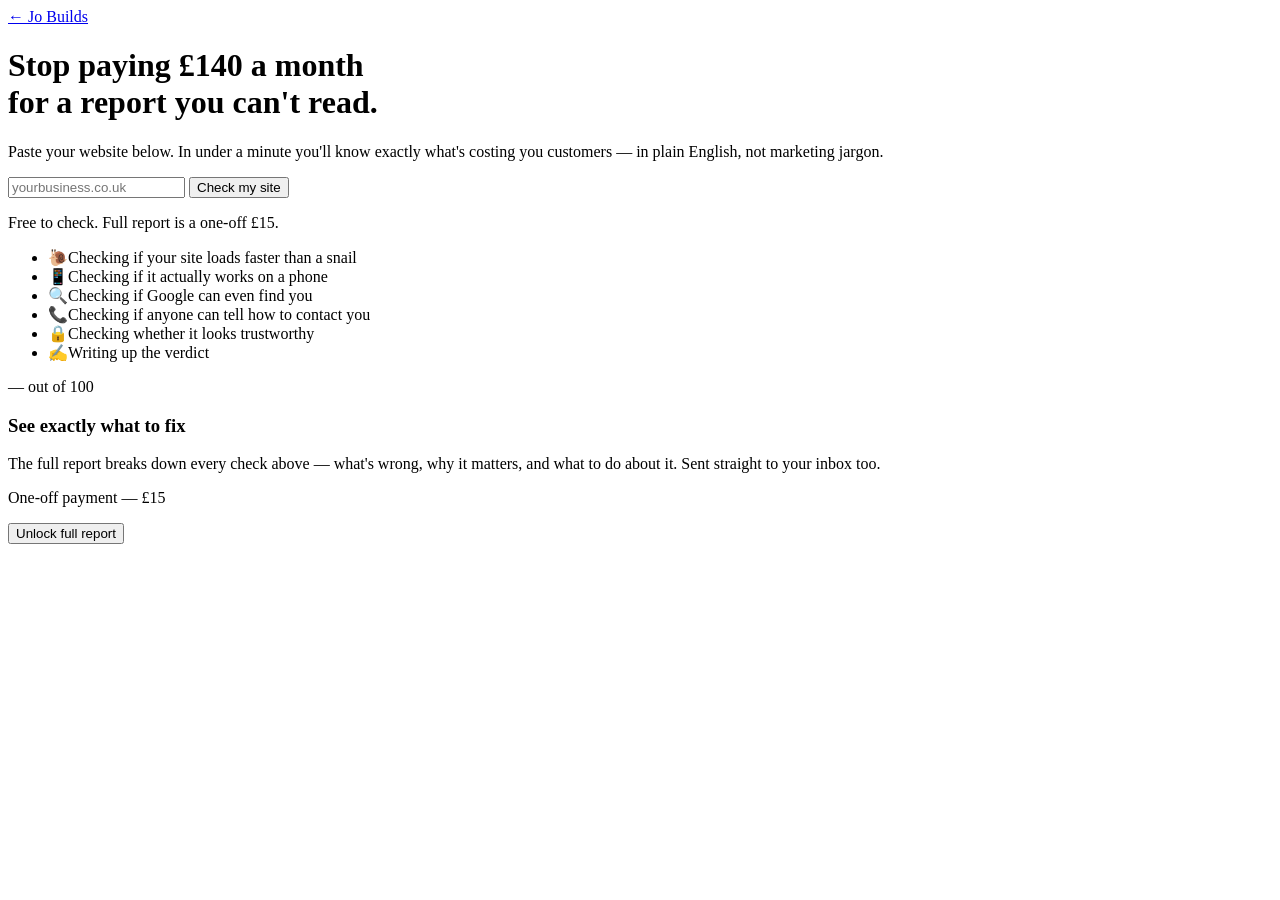
==== website-checkup/index.html @ 6dd8de8a "Rename index (7).html to website-checkup/index.html" ====
<!DOCTYPE html>
<html lang="en">
<head>
<meta charset="UTF-8" />
<meta name="viewport" content="width=device-width, initial-scale=1.0" />
<title>Website Checkup — Jo Builds</title>
<meta name="description" content="Find out what's actually costing you customers on your website. No jargon, no £140/month subscription — just what's broken and how to fix it." />

<link rel="preconnect" href="https://fonts.googleapis.com">
<link rel="preconnect" href="https://fonts.gstatic.com" crossorigin>
<link href="https://fonts.googleapis.com/css2?family=Instrument+Serif:ital@0;1&display=swap" rel="stylesheet">
<link href="https://api.fontshare.com/v2/css?f[]=cabinet-grotesk@400,500,700&display=swap" rel="stylesheet">
<link rel="stylesheet" href="styles.css">
</head>
<body>
<div class="wrap">

  <a href="https://jobuilds.co.uk" class="eyebrow-link">← Jo Builds</a>

  <h1 id="headline">Stop paying £140 a month<br>for a report you can't read.</h1>
  <p class="sub">Paste your website below. In under a minute you'll know exactly what's costing you customers — in plain English, not marketing jargon.</p>

  <form class="audit-form" id="audit-form">
    <input type="text" id="url-input" placeholder="yourbusiness.co.uk" autocomplete="off" required />
    <button type="submit" class="btn-primary" id="submit-btn">Check my site</button>
  </form>
  <p class="form-hint">Free to check. Full report is a one-off <span id="price-hint">£15</span>.</p>
  <p class="error-msg" id="error-msg" style="display:none;"></p>

  <!-- Loading sequence -->
  <div class="loading-block" id="loading-block">
    <ul class="loading-steps" id="loading-steps">
      <li data-step="0"><span class="step-icon">🐌</span><span>Checking if your site loads faster than a snail</span></li>
      <li data-step="1"><span class="step-icon">📱</span><span>Checking if it actually works on a phone</span></li>
      <li data-step="2"><span class="step-icon">🔍</span><span>Checking if Google can even find you</span></li>
      <li data-step="3"><span class="step-icon">📞</span><span>Checking if anyone can tell how to contact you</span></li>
      <li data-step="4"><span class="step-icon">🔒</span><span>Checking whether it looks trustworthy</span></li>
      <li data-step="5"><span class="step-icon">✍️</span><span>Writing up the verdict</span></li>
    </ul>
  </div>

  <!-- Teaser result -->
  <div class="result-block" id="result-block">
    <p class="roast" id="roast-text"></p>

    <div class="score-row">
      <span class="score-number" id="score-number">—</span>
      <span class="score-label">out of 100</span>
    </div>

    <div class="category-grid" id="category-grid"></div>

    <p class="issue-count" id="issue-count"></p>

    <div class="paywall">
      <h3>See exactly what to fix</h3>
      <p>The full report breaks down every check above — what's wrong, why it matters, and what to do about it. Sent straight to your inbox too.</p>
      <p class="price">One-off payment — <span id="price-text">£15</span></p>
      <button class="btn-primary" id="pay-btn">Unlock full report</button>
    </div>
  </div>

</div>

<script>
  // Point this at your deployed Worker route, e.g. same-origin under /website-checkup/api
  const API_BASE = '/website-checkup/api';
</script>
<script src="app.js"></script>
</body>
</html>
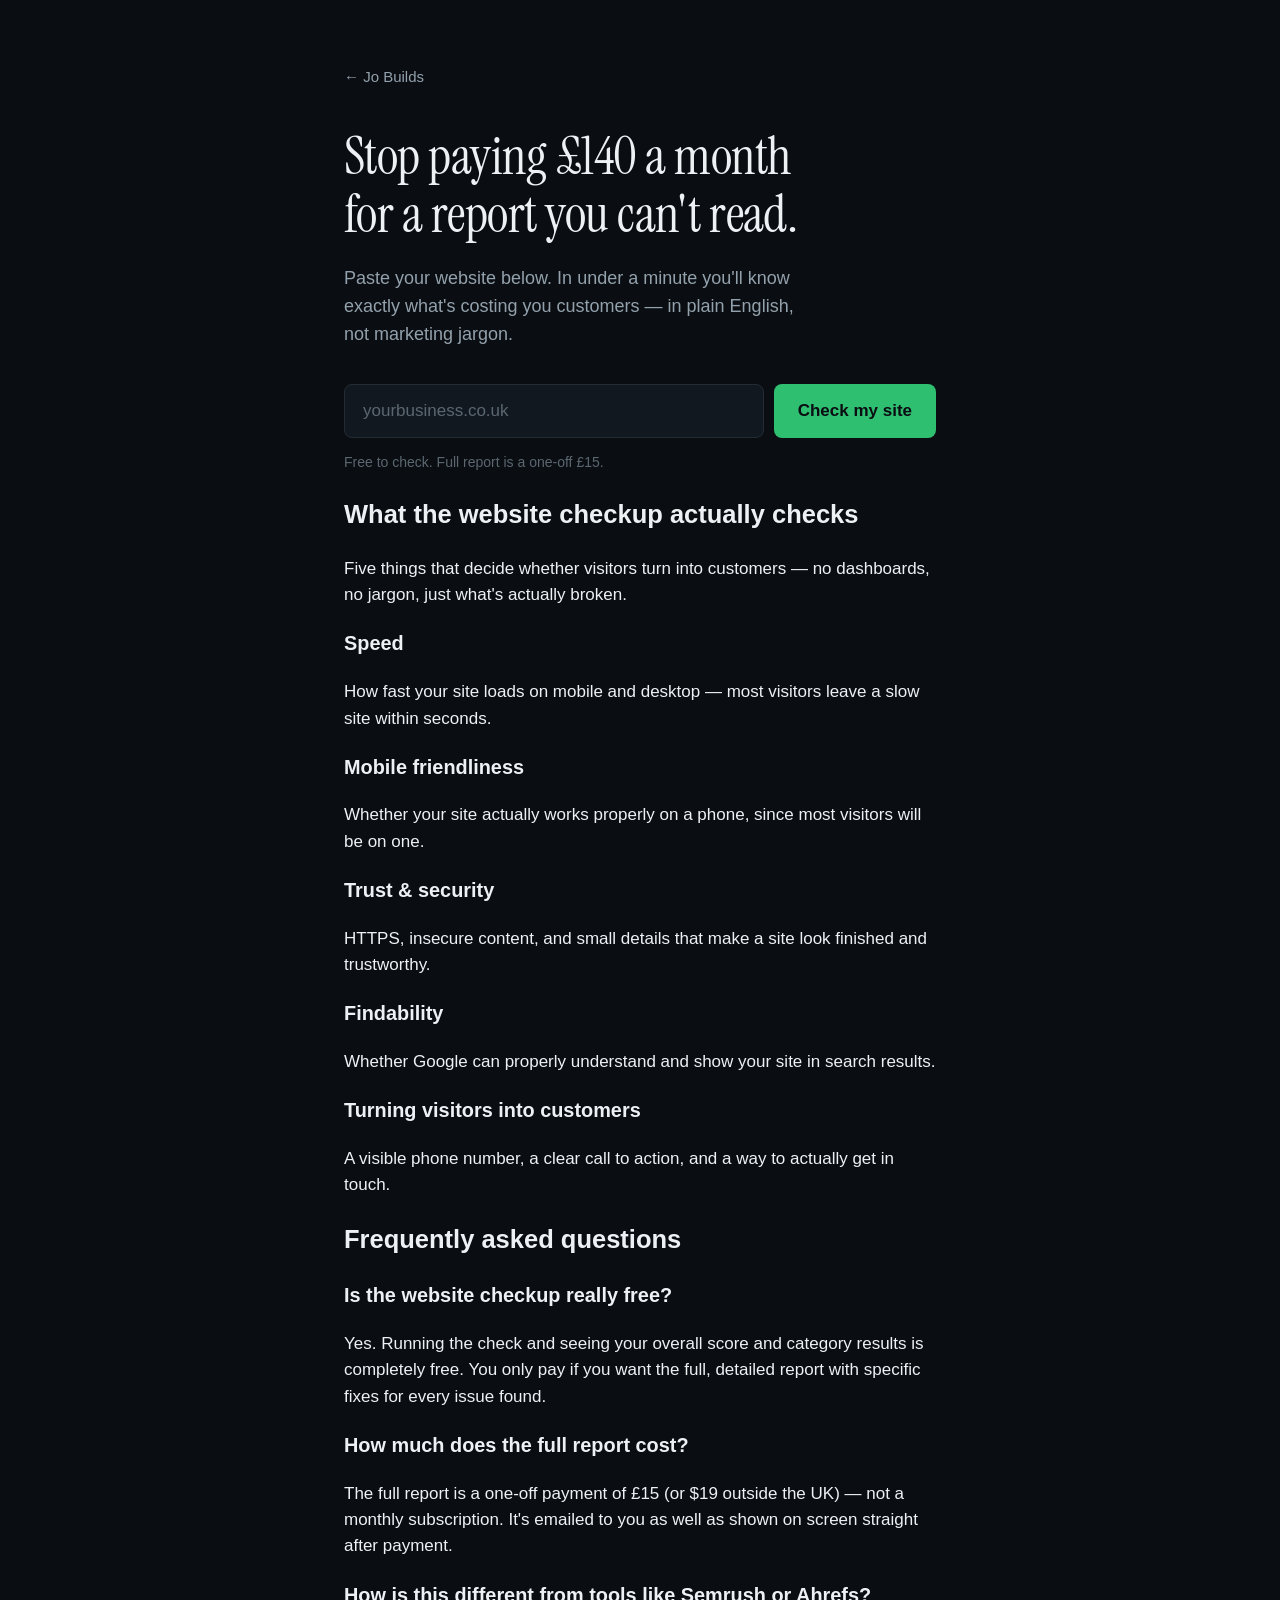
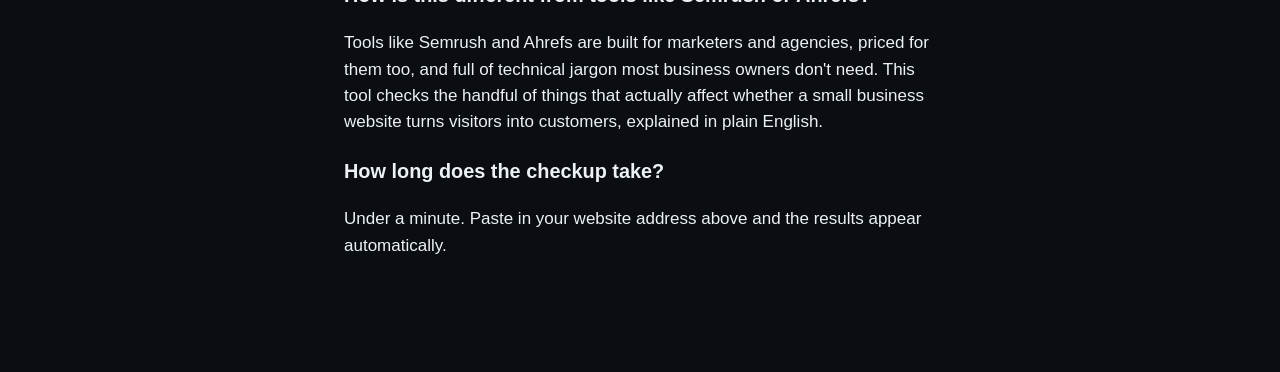
==== commit d6f638d8: "Update index.html" ====
--- a/website-checkup/index.html
+++ b/website-checkup/index.html
@@ -3,8 +3,93 @@
 <head>
 <meta charset="UTF-8" />
 <meta name="viewport" content="width=device-width, initial-scale=1.0" />
-<title>Website Checkup — Jo Builds</title>
-<meta name="description" content="Find out what's actually costing you customers on your website. No jargon, no £140/month subscription — just what's broken and how to fix it." />
+<title>Free Website Checkup — See What's Costing You Customers | Jo Builds</title>
+<meta name="description" content="Run a free website checkup in under a minute. Plain-English results on speed, mobile-friendliness, SEO and more — no jargon, no £140/month subscription. Full fix-it report for a one-off £15." />
+<meta name="keywords" content="free website checkup, website audit tool, small business website audit, website checker, is my website losing customers, website speed test, website SEO checker" />
+<meta name="author" content="Joanna Gillan" />
+<meta name="robots" content="index, follow" />
+<link rel="canonical" href="https://jobuilds.co.uk/website-checkup/" />
+
+<meta property="og:type" content="website" />
+<meta property="og:url" content="https://jobuilds.co.uk/website-checkup/" />
+<meta property="og:title" content="Free Website Checkup — See What's Costing You Customers" />
+<meta property="og:description" content="Paste your website in and get a plain-English breakdown of what's costing you customers. No jargon, no £140/month subscription — just what's broken and how to fix it." />
+<meta property="og:site_name" content="Jo Builds" />
+<meta property="og:locale" content="en_GB" />
+<meta name="twitter:card" content="summary" />
+<meta name="twitter:title" content="Free Website Checkup — See What's Costing You Customers" />
+<meta name="twitter:description" content="Plain-English website audit: speed, mobile-friendliness, SEO and more. Free to check, full report for a one-off £15." />
+
+<script type="application/ld+json">
+{
+  "@context": "https://schema.org",
+  "@graph": [
+    {
+      "@type": "WebApplication",
+      "name": "Website Checkup",
+      "url": "https://jobuilds.co.uk/website-checkup/",
+      "description": "A free website audit tool that checks speed, mobile-friendliness, trust and security, findability, and conversion basics — with plain-English results and a paid, detailed fix-it report.",
+      "applicationCategory": "BusinessApplication",
+      "operatingSystem": "Any",
+      "offers": {
+        "@type": "Offer",
+        "price": "15.00",
+        "priceCurrency": "GBP"
+      },
+      "provider": {
+        "@type": "Organization",
+        "name": "Jo Builds",
+        "url": "https://jobuilds.co.uk"
+      }
+    },
+    {
+      "@type": "FAQPage",
+      "mainEntity": [
+        {
+          "@type": "Question",
+          "name": "What does the Website Checkup actually check?",
+          "acceptedAnswer": {
+            "@type": "Answer",
+            "text": "It checks five things that affect whether your website turns visitors into customers: speed, mobile friendliness, trust and security (like HTTPS), findability on Google, and whether it's easy for someone to actually get in touch with you."
+          }
+        },
+        {
+          "@type": "Question",
+          "name": "Is the website checkup really free?",
+          "acceptedAnswer": {
+            "@type": "Answer",
+            "text": "Yes. Running the check and seeing your overall score and category results is completely free. You only pay if you want the full, detailed report with specific fixes for every issue found."
+          }
+        },
+        {
+          "@type": "Question",
+          "name": "How much does the full report cost?",
+          "acceptedAnswer": {
+            "@type": "Answer",
+            "text": "The full report is a one-off payment of £15 (or $19 outside the UK) — not a monthly subscription. It's emailed to you as well as shown on screen."
+          }
+        },
+        {
+          "@type": "Question",
+          "name": "How is this different from tools like Semrush or Ahrefs?",
+          "acceptedAnswer": {
+            "@type": "Answer",
+            "text": "Tools like Semrush and Ahrefs are built for marketers and agencies, priced for them too, and full of technical jargon most business owners don't need. This tool checks the handful of things that actually affect whether a small business website turns visitors into customers, explained in plain English."
+          }
+        },
+        {
+          "@type": "Question",
+          "name": "How long does the checkup take?",
+          "acceptedAnswer": {
+            "@type": "Answer",
+            "text": "Under a minute. Paste in your website address and the results appear automatically."
+          }
+        }
+      ]
+    }
+  ]
+}
+</script>
 
 <link rel="preconnect" href="https://fonts.googleapis.com">
 <link rel="preconnect" href="https://fonts.gstatic.com" crossorigin>
@@ -60,6 +145,57 @@
     </div>
   </div>
 
+  <section class="info-section" aria-labelledby="what-we-check-heading">
+    <h2 id="what-we-check-heading">What the website checkup actually checks</h2>
+    <p class="info-intro">Five things that decide whether visitors turn into customers — no dashboards, no jargon, just what's actually broken.</p>
+    <div class="info-grid">
+      <div class="info-card">
+        <h3>Speed</h3>
+        <p>How fast your site loads on mobile and desktop — most visitors leave a slow site within seconds.</p>
+      </div>
+      <div class="info-card">
+        <h3>Mobile friendliness</h3>
+        <p>Whether your site actually works properly on a phone, since most visitors will be on one.</p>
+      </div>
+      <div class="info-card">
+        <h3>Trust &amp; security</h3>
+        <p>HTTPS, insecure content, and small details that make a site look finished and trustworthy.</p>
+      </div>
+      <div class="info-card">
+        <h3>Findability</h3>
+        <p>Whether Google can properly understand and show your site in search results.</p>
+      </div>
+      <div class="info-card">
+        <h3>Turning visitors into customers</h3>
+        <p>A visible phone number, a clear call to action, and a way to actually get in touch.</p>
+      </div>
+    </div>
+  </section>
+
+  <section class="faq-section" aria-labelledby="faq-heading">
+    <h2 id="faq-heading">Frequently asked questions</h2>
+
+    <div class="faq-item">
+      <h3>Is the website checkup really free?</h3>
+      <p>Yes. Running the check and seeing your overall score and category results is completely free. You only pay if you want the full, detailed report with specific fixes for every issue found.</p>
+    </div>
+
+    <div class="faq-item">
+      <h3>How much does the full report cost?</h3>
+      <p>The full report is a one-off payment of £15 (or $19 outside the UK) — not a monthly subscription. It's emailed to you as well as shown on screen straight after payment.</p>
+    </div>
+
+    <div class="faq-item">
+      <h3>How is this different from tools like Semrush or Ahrefs?</h3>
+      <p>Tools like Semrush and Ahrefs are built for marketers and agencies, priced for them too, and full of technical jargon most business owners don't need. This tool checks the handful of things that actually affect whether a small business website turns visitors into customers, explained in plain English.</p>
+    </div>
+
+    <div class="faq-item">
+      <h3>How long does the checkup take?</h3>
+      <p>Under a minute. Paste in your website address above and the results appear automatically.</p>
+    </div>
+  </section>
+
 </div>
 
 <script>
--- a/website-checkup/styles.css
+++ b/website-checkup/styles.css
@@ -0,0 +1,442 @@
+/* Website Checkup — styles
+   Palette + type intentionally match jobuilds.co.uk's existing
+   dark navy/green identity. Swap the CSS variables below if the
+   main site's exact hex values differ from these. */
+
+:root {
+  --bg: #0a0e12;
+  --panel: #12181f;
+  --panel-raised: #161d25;
+  --border: #232c35;
+  --text: #edf1f4;
+  --text-muted: #93a1ac;
+  --accent: #2fbf71;
+  --accent-dim: #1f8f55;
+  --accent-text: #0a0e12;
+  --red: #e5626a;
+  --amber: #e8b34f;
+  --green: #2fbf71;
+  --serif: 'Instrument Serif', Georgia, serif;
+  --sans: 'Cabinet Grotesk', -apple-system, BlinkMacSystemFont, 'Segoe UI', sans-serif;
+}
+
+* {
+  box-sizing: border-box;
+}
+
+html {
+  scroll-behavior: smooth;
+}
+
+body {
+  margin: 0;
+  background: var(--bg);
+  color: var(--text);
+  font-family: var(--sans);
+  font-size: 17px;
+  line-height: 1.55;
+  -webkit-font-smoothing: antialiased;
+}
+
+.wrap {
+  max-width: 640px;
+  margin: 0 auto;
+  padding: 64px 24px 96px;
+}
+
+.eyebrow-link {
+  display: inline-block;
+  color: var(--text-muted);
+  text-decoration: none;
+  font-size: 15px;
+  margin-bottom: 40px;
+}
+
+.eyebrow-link:hover {
+  color: var(--text);
+}
+
+h1 {
+  font-family: var(--serif);
+  font-weight: 400;
+  font-size: clamp(34px, 6vw, 52px);
+  line-height: 1.12;
+  letter-spacing: -0.01em;
+  margin: 0 0 20px;
+}
+
+.sub {
+  color: var(--text-muted);
+  font-size: 18px;
+  max-width: 46ch;
+  margin: 0 0 36px;
+}
+
+.sub strong {
+  color: var(--text);
+  font-weight: 600;
+}
+
+/* --- URL form --- */
+
+.audit-form {
+  display: flex;
+  gap: 10px;
+  margin-bottom: 8px;
+}
+
+.audit-form input[type='text'] {
+  flex: 1;
+  background: var(--panel);
+  border: 1px solid var(--border);
+  border-radius: 8px;
+  color: var(--text);
+  font-family: var(--sans);
+  font-size: 17px;
+  padding: 16px 18px;
+  outline: none;
+  transition: border-color 0.15s ease;
+}
+
+.audit-form input[type='text']::placeholder {
+  color: #5b6770;
+}
+
+.audit-form input[type='text']:focus {
+  border-color: var(--accent);
+}
+
+button {
+  font-family: var(--sans);
+  cursor: pointer;
+}
+
+.btn-primary {
+  background: var(--accent);
+  color: var(--accent-text);
+  border: none;
+  border-radius: 8px;
+  padding: 16px 24px;
+  font-size: 17px;
+  font-weight: 600;
+  white-space: nowrap;
+  transition: background 0.15s ease, transform 0.1s ease;
+}
+
+.btn-primary:hover {
+  background: #37d17e;
+}
+
+.btn-primary:active {
+  transform: scale(0.98);
+}
+
+.btn-primary:disabled {
+  opacity: 0.5;
+  cursor: not-allowed;
+}
+
+.btn-secondary {
+  background: transparent;
+  color: var(--text);
+  border: 1px solid var(--border);
+  border-radius: 8px;
+  padding: 14px 20px;
+  font-size: 16px;
+}
+
+.btn-secondary:hover {
+  border-color: var(--text-muted);
+}
+
+.form-hint {
+  color: #5b6770;
+  font-size: 14px;
+}
+
+.error-msg {
+  color: var(--red);
+  font-size: 15px;
+  margin-top: 10px;
+}
+
+/* --- loading sequence --- */
+
+.loading-block {
+  display: none;
+  margin-top: 44px;
+  border: 1px solid var(--border);
+  border-radius: 12px;
+  background: var(--panel);
+  padding: 28px;
+}
+
+.loading-block.active {
+  display: block;
+}
+
+.loading-steps {
+  list-style: none;
+  margin: 0;
+  padding: 0;
+}
+
+.loading-steps li {
+  display: flex;
+  align-items: center;
+  gap: 12px;
+  padding: 10px 0;
+  color: var(--text-muted);
+  font-size: 16px;
+  opacity: 0;
+  transform: translateY(4px);
+  transition: opacity 0.35s ease, transform 0.35s ease, color 0.35s ease;
+}
+
+.loading-steps li.visible {
+  opacity: 1;
+  transform: translateY(0);
+}
+
+.loading-steps li.done {
+  color: var(--text);
+}
+
+.step-icon {
+  width: 22px;
+  text-align: center;
+  flex-shrink: 0;
+  font-size: 16px;
+}
+
+.spinner {
+  width: 14px;
+  height: 14px;
+  border: 2px solid var(--border);
+  border-top-color: var(--accent);
+  border-radius: 50%;
+  animation: spin 0.8s linear infinite;
+  flex-shrink: 0;
+}
+
+@keyframes spin {
+  to {
+    transform: rotate(360deg);
+  }
+}
+
+/* --- teaser / report --- */
+
+.result-block {
+  display: none;
+  margin-top: 44px;
+}
+
+.result-block.active {
+  display: block;
+}
+
+.roast {
+  font-family: var(--serif);
+  font-size: 26px;
+  line-height: 1.35;
+  color: var(--text);
+  margin: 0 0 32px;
+  border-left: 3px solid var(--accent);
+  padding-left: 20px;
+}
+
+.score-row {
+  display: flex;
+  align-items: baseline;
+  gap: 14px;
+  margin-bottom: 28px;
+}
+
+.score-number {
+  font-family: var(--serif);
+  font-size: 56px;
+  line-height: 1;
+}
+
+.score-number.pass {
+  color: var(--green);
+}
+.score-number.warn {
+  color: var(--amber);
+}
+.score-number.fail {
+  color: var(--red);
+}
+
+.score-label {
+  color: var(--text-muted);
+  font-size: 16px;
+}
+
+.category-grid {
+  display: grid;
+  grid-template-columns: repeat(auto-fit, minmax(150px, 1fr));
+  gap: 10px;
+  margin-bottom: 8px;
+}
+
+.category-chip {
+  border: 1px solid var(--border);
+  border-radius: 8px;
+  padding: 14px 16px;
+  background: var(--panel);
+}
+
+.category-chip .dot {
+  display: inline-block;
+  width: 9px;
+  height: 9px;
+  border-radius: 50%;
+  margin-right: 8px;
+}
+
+.dot.pass {
+  background: var(--green);
+}
+.dot.warn {
+  background: var(--amber);
+}
+.dot.fail {
+  background: var(--red);
+}
+
+.category-chip .cat-name {
+  font-size: 15px;
+  color: var(--text);
+}
+
+.issue-count {
+  color: var(--text-muted);
+  font-size: 16px;
+  margin: 20px 0 32px;
+}
+
+.issue-count strong {
+  color: var(--text);
+}
+
+.paywall {
+  border: 1px solid var(--border);
+  border-radius: 12px;
+  padding: 28px;
+  background: var(--panel-raised);
+  text-align: left;
+}
+
+.paywall h3 {
+  font-family: var(--serif);
+  font-weight: 400;
+  font-size: 24px;
+  margin: 0 0 10px;
+}
+
+.paywall p {
+  color: var(--text-muted);
+  margin: 0 0 20px;
+}
+
+.paywall .price {
+  color: var(--text);
+  font-weight: 600;
+}
+
+/* --- full report page --- */
+
+.full-category {
+  margin-bottom: 32px;
+}
+
+.full-category h3 {
+  font-family: var(--serif);
+  font-weight: 400;
+  font-size: 22px;
+  margin: 0 0 14px;
+}
+
+.check-row {
+  display: flex;
+  gap: 12px;
+  padding: 12px 0;
+  border-top: 1px solid var(--border);
+}
+
+.check-row:first-of-type {
+  border-top: none;
+}
+
+.check-row .dot {
+  margin-top: 6px;
+}
+
+.check-label {
+  font-weight: 600;
+  margin-bottom: 2px;
+}
+
+.check-detail {
+  color: var(--text-muted);
+  font-size: 15px;
+}
+
+.check-fix {
+  color: var(--accent);
+  font-size: 14px;
+  margin-top: 6px;
+}
+
+.priority-box {
+  border: 1px solid var(--accent-dim);
+  background: var(--panel-raised);
+  border-radius: 12px;
+  padding: 24px 28px;
+  margin-bottom: 40px;
+}
+
+.priority-box h3 {
+  font-family: var(--serif);
+  font-weight: 400;
+  font-size: 22px;
+  margin: 0 0 14px;
+}
+
+.priority-list {
+  margin: 0;
+  padding-left: 20px;
+}
+
+.priority-list li {
+  margin-bottom: 14px;
+}
+
+.priority-label {
+  font-weight: 600;
+  margin-bottom: 3px;
+}
+
+.priority-fix {
+  color: var(--text-muted);
+  font-size: 15px;
+}
+
+.email-note {
+  color: var(--text-muted);
+  font-size: 15px;
+  margin-top: 40px;
+  padding-top: 20px;
+  border-top: 1px solid var(--border);
+}
+
+@media (max-width: 520px) {
+  .audit-form {
+    flex-direction: column;
+  }
+  .wrap {
+    padding: 40px 20px 72px;
+  }
+}
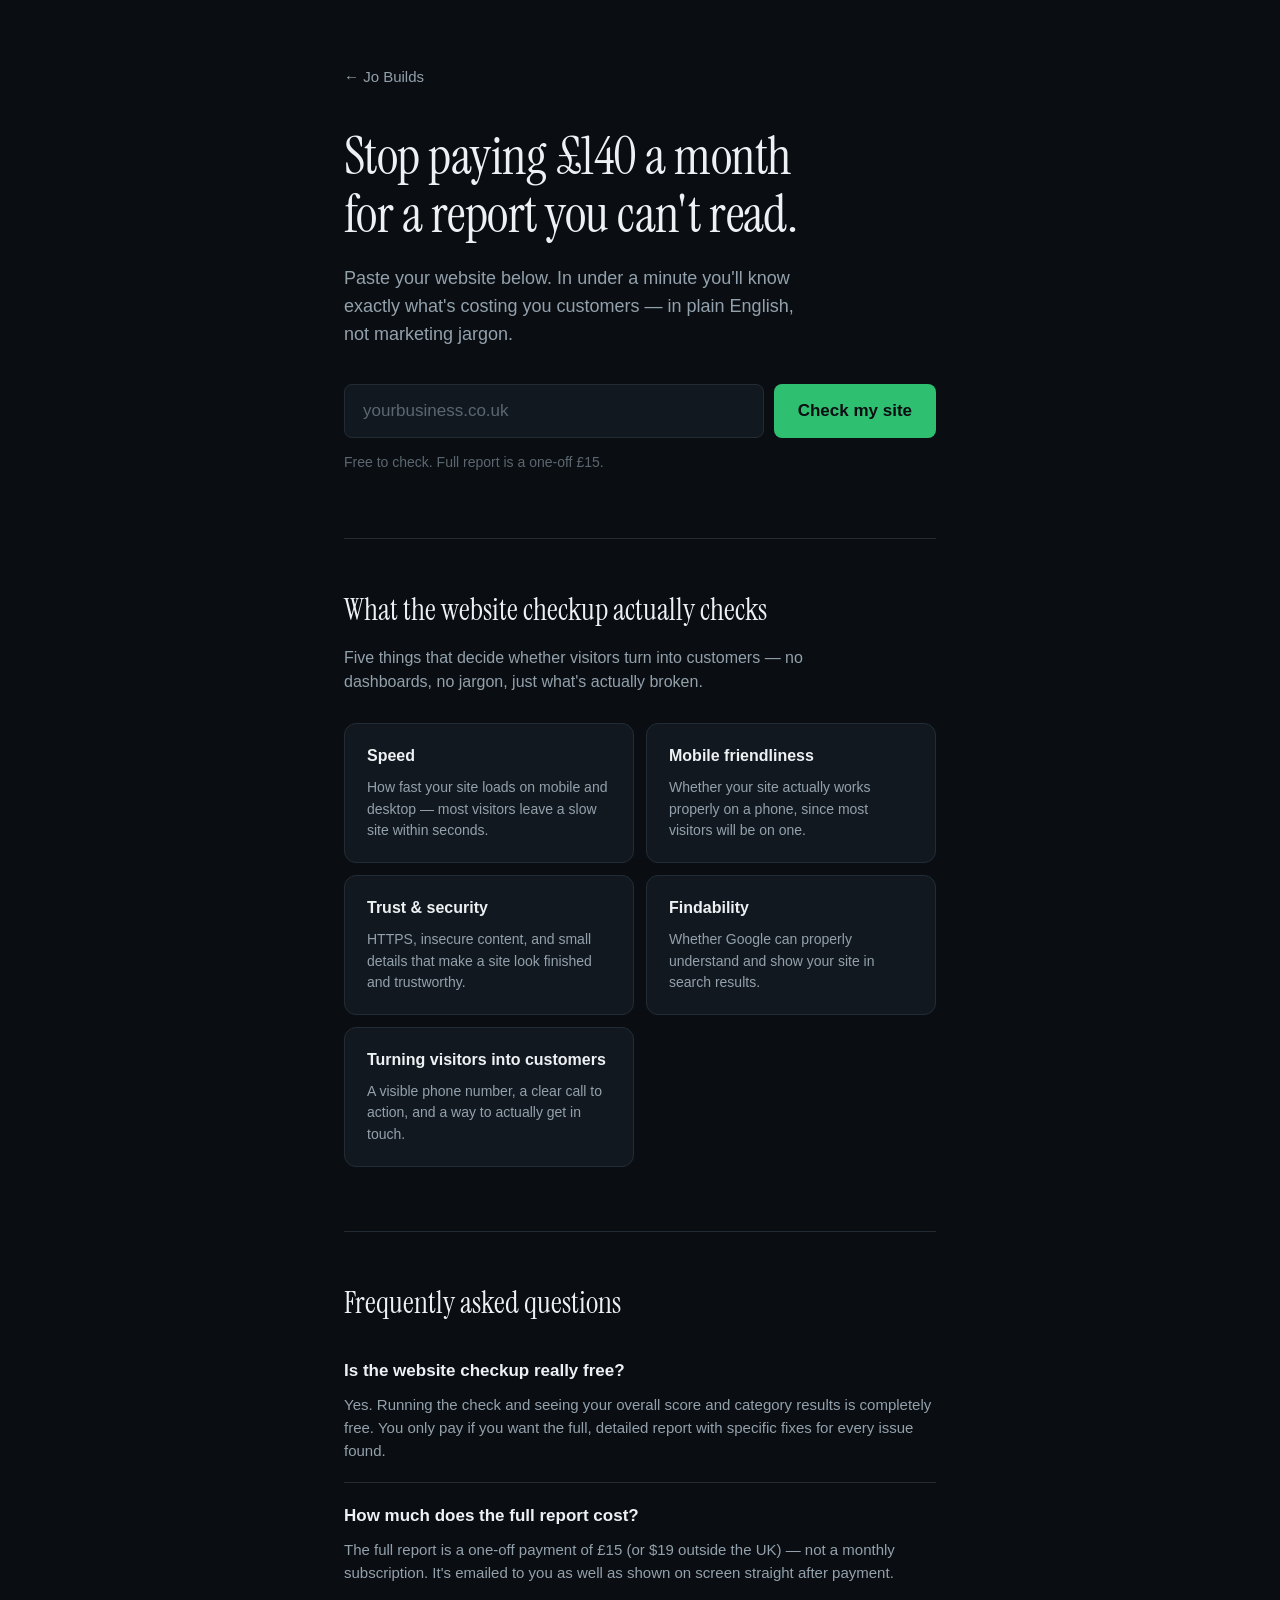
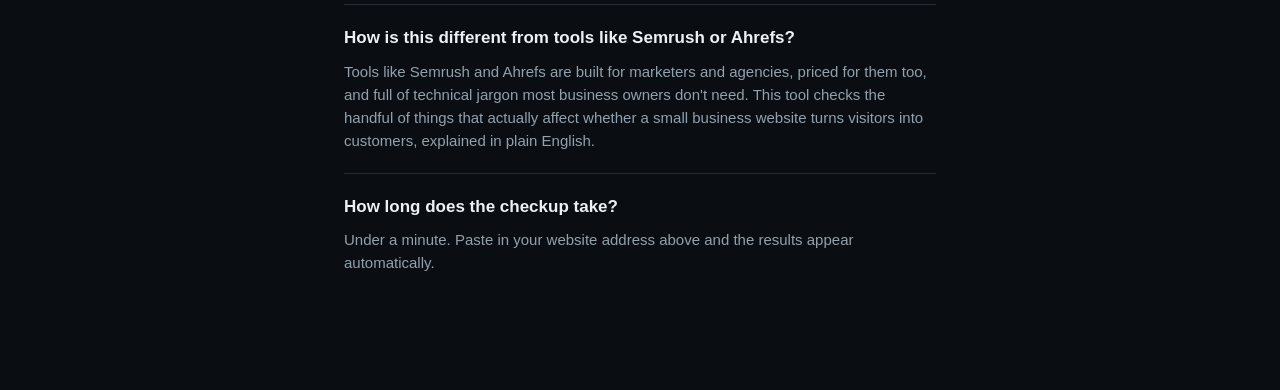
==== commit ac077556: "Update index.html" ====
--- a/website-checkup/index.html
+++ b/website-checkup/index.html
@@ -120,7 +120,8 @@
       <li data-step="2"><span class="step-icon">🔍</span><span>Checking if Google can even find you</span></li>
       <li data-step="3"><span class="step-icon">📞</span><span>Checking if anyone can tell how to contact you</span></li>
       <li data-step="4"><span class="step-icon">🔒</span><span>Checking whether it looks trustworthy</span></li>
-      <li data-step="5"><span class="step-icon">✍️</span><span>Writing up the verdict</span></li>
+      <li data-step="5"><span class="step-icon">🤖</span><span>Checking if ChatGPT can even read your site</span></li>
+      <li data-step="6"><span class="step-icon">✍️</span><span>Writing up the verdict</span></li>
     </ul>
   </div>
 
@@ -142,6 +143,19 @@
       <p>The full report breaks down every check above — what's wrong, why it matters, and what to do about it. Sent straight to your inbox too.</p>
       <p class="price">One-off payment — <span id="price-text">£15</span></p>
       <button class="btn-primary" id="pay-btn">Unlock full report</button>
+      <button class="btn-secondary" id="subscribe-btn">Or get monthly monitoring — from <span id="price-monthly-text">£9</span>/mo</button>
+      <p class="subscribe-hint">We'll re-check your site every month and email you if your score drops.</p>
+    </div>
+
+    <div class="compare-block" id="compare-block">
+      <h3>Curious how you compare?</h3>
+      <p>Paste in a competitor's website and we'll run the same free check on it.</p>
+      <form class="compare-form" id="compare-form">
+        <input type="text" id="competitor-input" placeholder="acompetitor.co.uk" autocomplete="off" required />
+        <button type="submit" class="btn-secondary" id="compare-btn">Compare</button>
+      </form>
+      <p class="error-msg" id="compare-error" style="display:none;"></p>
+      <div class="compare-result" id="compare-result" style="display:none;"></div>
     </div>
   </div>
 
--- a/website-checkup/styles.css
+++ b/website-checkup/styles.css
@@ -432,6 +432,78 @@
   border-top: 1px solid var(--border);
 }
 
+/* --- info / FAQ sections (SEO content) --- */
+
+.info-section,
+.faq-section {
+  margin-top: 64px;
+  padding-top: 48px;
+  border-top: 1px solid var(--border);
+}
+
+.info-section h2,
+.faq-section h2 {
+  font-family: var(--serif);
+  font-weight: 400;
+  font-size: 30px;
+  margin: 0 0 12px;
+}
+
+.info-intro {
+  color: var(--text-muted);
+  font-size: 16px;
+  max-width: 52ch;
+  margin: 0 0 28px;
+}
+
+.info-grid {
+  display: grid;
+  grid-template-columns: repeat(auto-fit, minmax(220px, 1fr));
+  gap: 12px;
+}
+
+.info-card {
+  border: 1px solid var(--border);
+  border-radius: 12px;
+  background: var(--panel);
+  padding: 20px 22px;
+}
+
+.info-card h3 {
+  font-size: 16px;
+  font-weight: 600;
+  margin: 0 0 8px;
+  color: var(--text);
+}
+
+.info-card p {
+  color: var(--text-muted);
+  font-size: 14px;
+  margin: 0;
+}
+
+.faq-item {
+  padding: 20px 0;
+  border-top: 1px solid var(--border);
+}
+
+.faq-item:first-of-type {
+  border-top: none;
+}
+
+.faq-item h3 {
+  font-size: 17px;
+  font-weight: 600;
+  margin: 0 0 8px;
+  color: var(--text);
+}
+
+.faq-item p {
+  color: var(--text-muted);
+  font-size: 15px;
+  margin: 0;
+}
+
 @media (max-width: 520px) {
   .audit-form {
     flex-direction: column;
@@ -439,4 +511,7 @@
   .wrap {
     padding: 40px 20px 72px;
   }
-}
+  .info-grid {
+    grid-template-columns: 1fr;
+  }
+}
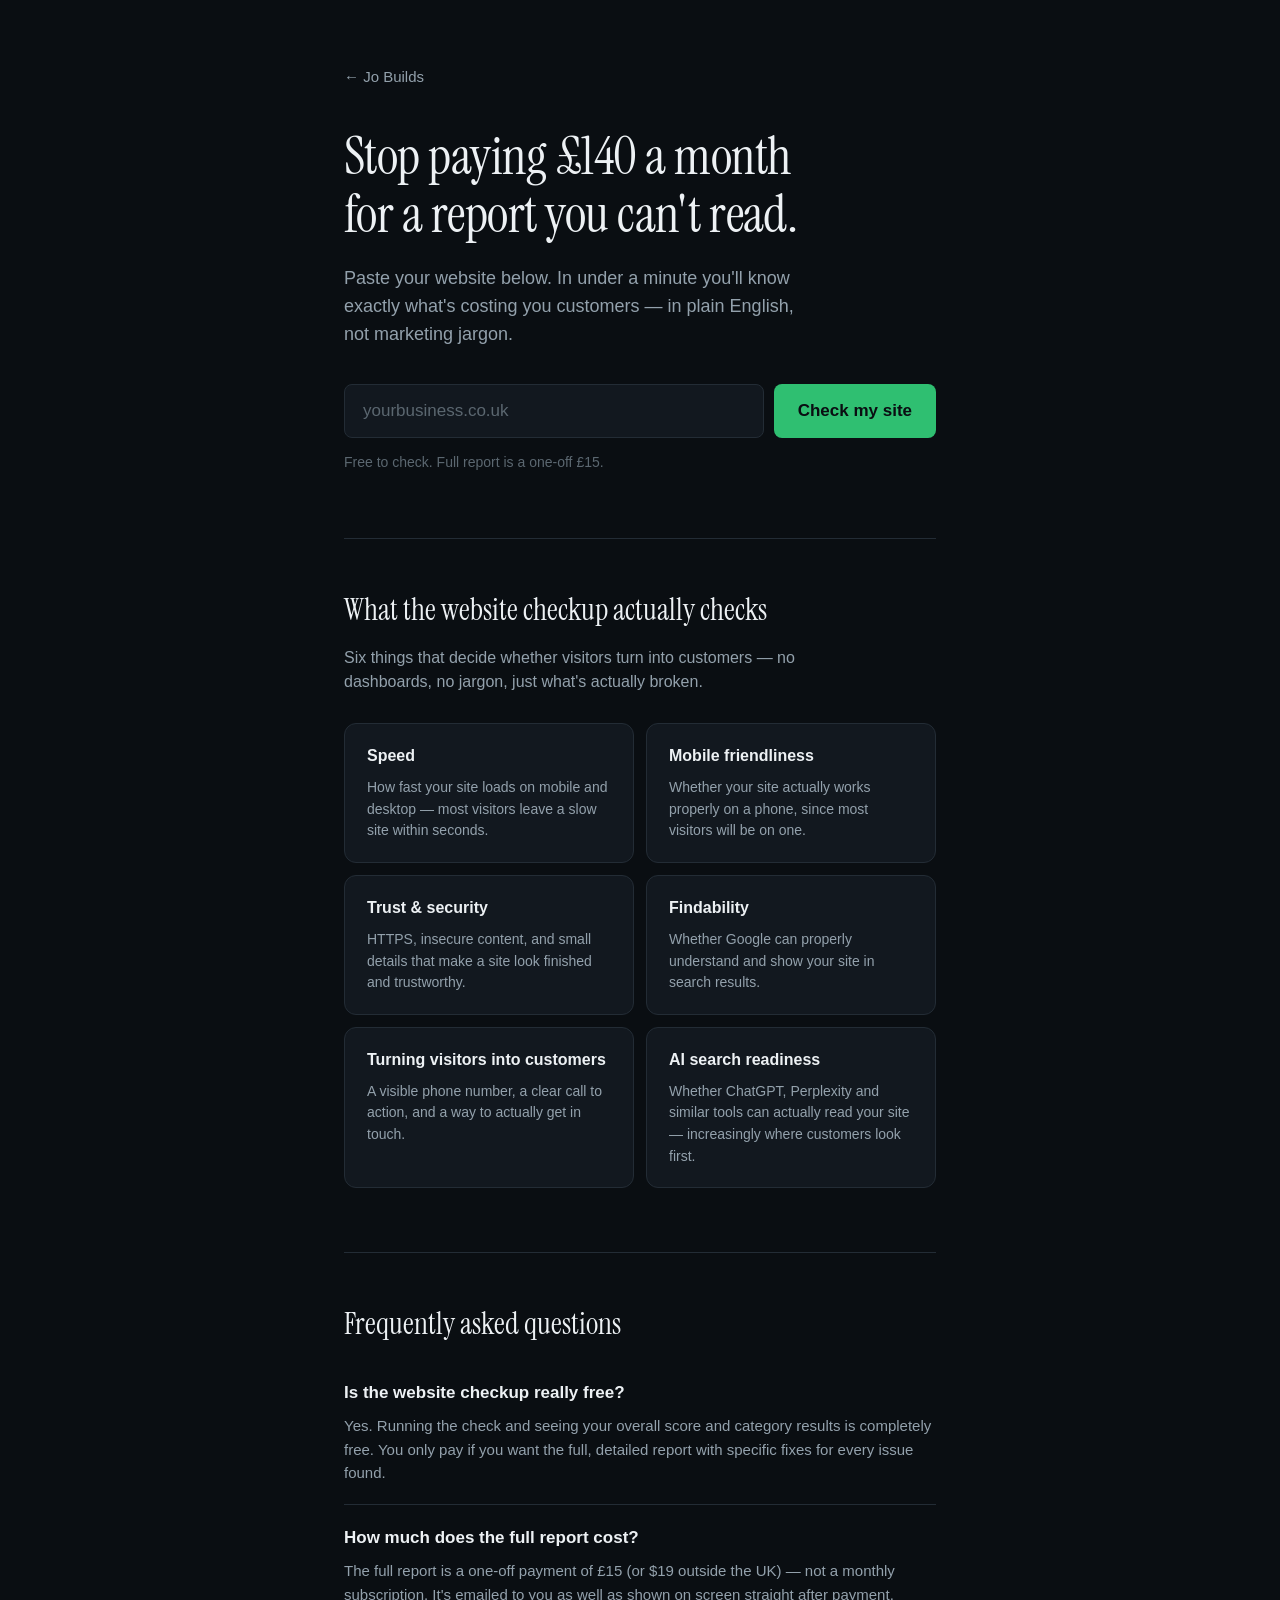
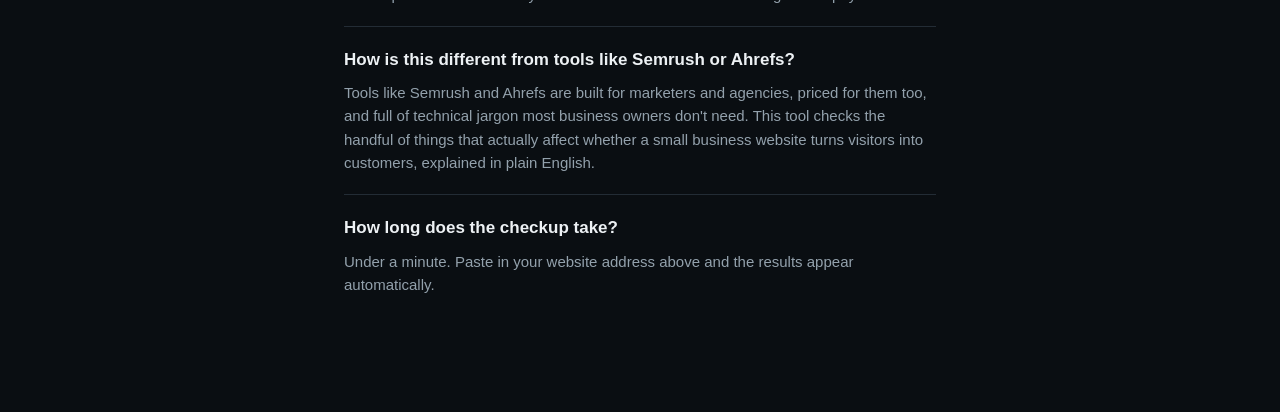
==== commit aa45dc42: "Update index.html" ====
--- a/website-checkup/index.html
+++ b/website-checkup/index.html
@@ -50,7 +50,7 @@
           "name": "What does the Website Checkup actually check?",
           "acceptedAnswer": {
             "@type": "Answer",
-            "text": "It checks five things that affect whether your website turns visitors into customers: speed, mobile friendliness, trust and security (like HTTPS), findability on Google, and whether it's easy for someone to actually get in touch with you."
+            "text": "It checks six things that affect whether your website turns visitors into customers: speed, mobile friendliness, trust and security (like HTTPS), findability on Google, whether it's easy for someone to actually get in touch with you, and whether AI tools like ChatGPT can read your site at all."
           }
         },
         {
@@ -161,7 +161,7 @@
 
   <section class="info-section" aria-labelledby="what-we-check-heading">
     <h2 id="what-we-check-heading">What the website checkup actually checks</h2>
-    <p class="info-intro">Five things that decide whether visitors turn into customers — no dashboards, no jargon, just what's actually broken.</p>
+    <p class="info-intro">Six things that decide whether visitors turn into customers — no dashboards, no jargon, just what's actually broken.</p>
     <div class="info-grid">
       <div class="info-card">
         <h3>Speed</h3>
@@ -182,6 +182,10 @@
       <div class="info-card">
         <h3>Turning visitors into customers</h3>
         <p>A visible phone number, a clear call to action, and a way to actually get in touch.</p>
+      </div>
+      <div class="info-card">
+        <h3>AI search readiness</h3>
+        <p>Whether ChatGPT, Perplexity and similar tools can actually read your site — increasingly where customers look first.</p>
       </div>
     </div>
   </section>
--- a/website-checkup/styles.css
+++ b/website-checkup/styles.css
@@ -346,6 +346,123 @@
   font-weight: 600;
 }
 
+.paywall #subscribe-btn {
+  margin-top: 12px;
+  width: 100%;
+}
+
+.subscribe-hint {
+  color: var(--text-muted);
+  font-size: 13px;
+  margin: 10px 0 0 !important;
+}
+
+/* --- competitor compare --- */
+
+.compare-block {
+  border: 1px solid var(--border);
+  border-radius: 12px;
+  padding: 28px;
+  margin-top: 16px;
+  text-align: left;
+}
+
+.compare-block h3 {
+  font-family: var(--serif);
+  font-weight: 400;
+  font-size: 22px;
+  margin: 0 0 8px;
+}
+
+.compare-block > p {
+  color: var(--text-muted);
+  margin: 0 0 18px;
+}
+
+.compare-form {
+  display: flex;
+  gap: 10px;
+  flex-wrap: wrap;
+}
+
+.compare-form input[type='text'] {
+  flex: 1;
+  min-width: 200px;
+  background: var(--panel);
+  border: 1px solid var(--border);
+  border-radius: 8px;
+  padding: 13px 16px;
+  font-size: 16px;
+  color: var(--text);
+  font-family: var(--sans);
+}
+
+.compare-form input[type='text']:focus {
+  outline: none;
+  border-color: var(--accent);
+}
+
+.compare-result {
+  margin-top: 24px;
+}
+
+.compare-verdict {
+  font-family: var(--serif);
+  font-size: 20px;
+  margin: 0 0 18px;
+  color: var(--text);
+}
+
+.compare-grid {
+  display: grid;
+  grid-template-columns: 1fr 1fr;
+  gap: 14px;
+}
+
+.compare-col {
+  border: 1px solid var(--border);
+  border-radius: 10px;
+  padding: 18px;
+  background: var(--panel);
+}
+
+.compare-col-head {
+  display: flex;
+  justify-content: space-between;
+  align-items: baseline;
+  margin-bottom: 14px;
+  padding-bottom: 12px;
+  border-bottom: 1px solid var(--border);
+}
+
+.compare-col-label {
+  font-size: 14px;
+  color: var(--text-muted);
+  overflow-wrap: anywhere;
+}
+
+.compare-score {
+  font-family: var(--serif);
+  font-size: 26px;
+  color: var(--text);
+}
+
+.compare-cat {
+  display: flex;
+  align-items: center;
+  padding: 6px 0;
+  font-size: 14px;
+}
+
+.compare-cat .dot {
+  display: inline-block;
+  width: 8px;
+  height: 8px;
+  border-radius: 50%;
+  margin-right: 8px;
+  flex-shrink: 0;
+}
+
 /* --- full report page --- */
 
 .full-category {
@@ -430,6 +547,30 @@
   margin-top: 40px;
   padding-top: 20px;
   border-top: 1px solid var(--border);
+}
+
+.monitor-upsell {
+  border: 1px solid var(--border);
+  border-radius: 12px;
+  background: var(--panel-raised);
+  padding: 28px;
+  margin-top: 32px;
+}
+
+.monitor-upsell h3 {
+  font-family: var(--serif);
+  font-weight: 400;
+  font-size: 22px;
+  margin: 0 0 10px;
+}
+
+.monitor-upsell p {
+  color: var(--text-muted);
+  margin: 0 0 18px;
+}
+
+.monitor-upsell .error-msg {
+  margin-top: 14px;
 }
 
 /* --- info / FAQ sections (SEO content) --- */
@@ -514,4 +655,10 @@
   .info-grid {
     grid-template-columns: 1fr;
   }
-}
+  .compare-form {
+    flex-direction: column;
+  }
+  .compare-grid {
+    grid-template-columns: 1fr;
+  }
+}
